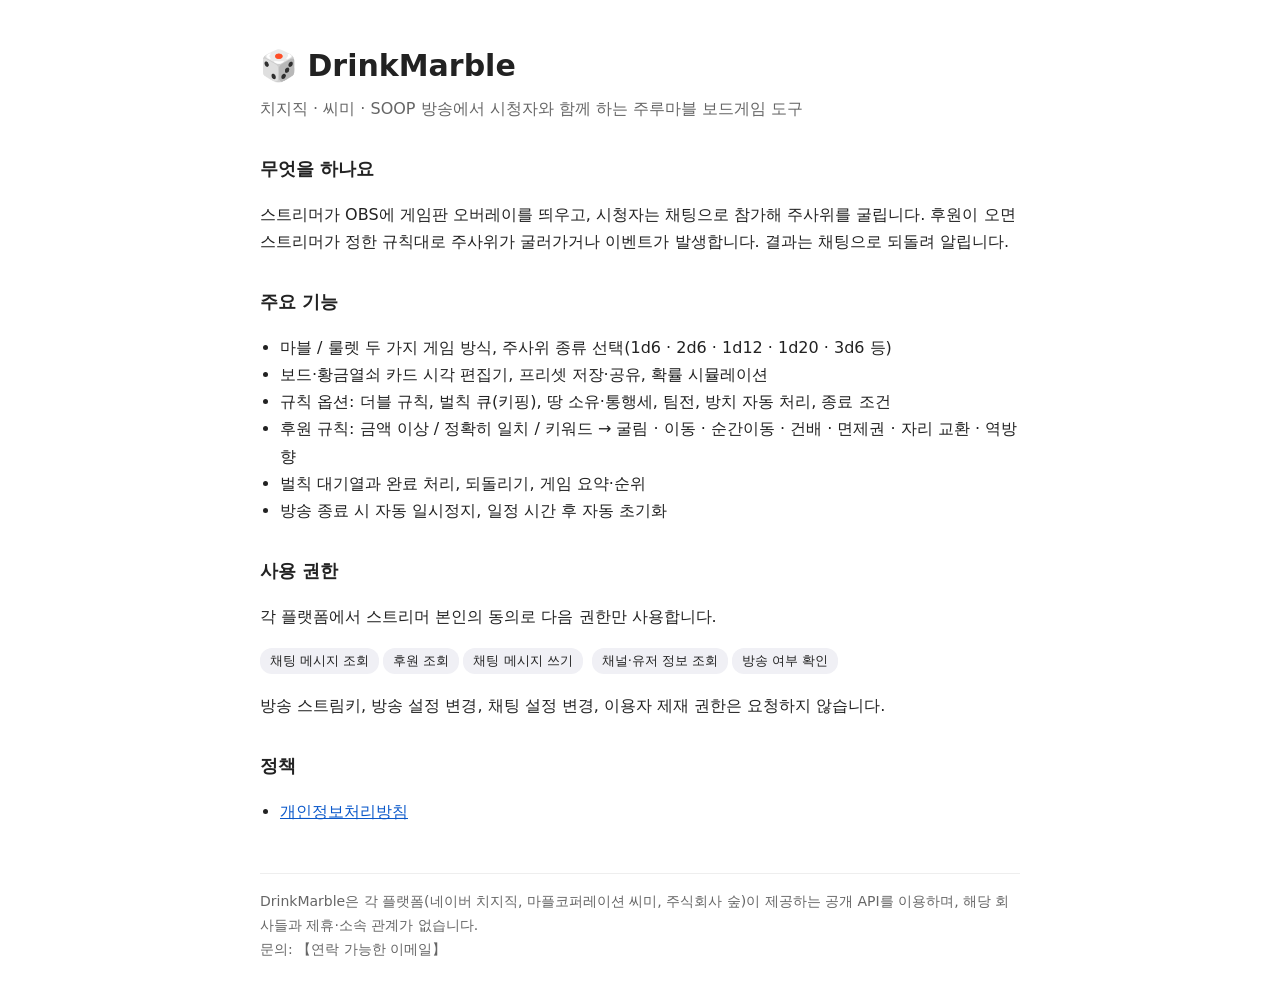
==== index.html @ 6eb2f480 "DrinkMarble site: intro, privacy policy, screenshots Co-Authored-By: Claude Fable 5.1 <noreply@anthr" ====
<!doctype html>
<html lang="ko">
<head>
<meta charset="utf-8" />
<meta name="viewport" content="width=device-width, initial-scale=1" />
<title>DrinkMarble · 방송용 주루마블</title>
<style>
  body { max-width: 760px; margin: 40px auto; padding: 0 20px; font-family: "Pretendard","Noto Sans KR",system-ui,sans-serif; line-height: 1.7; color: #222; }
  h1 { font-size: 30px; margin-bottom: 4px; } .sub { color: #666; margin-top: 0; }
  h2 { font-size: 18px; margin-top: 32px; }
  ul { padding-left: 20px; }
  .tag { display: inline-block; background: #f0f0f5; border-radius: 12px; padding: 2px 10px; font-size: 13px; margin: 2px 4px 2px 0; }
  a { color: #0a58ca; }
  footer { margin-top: 48px; color: #666; font-size: 14px; border-top: 1px solid #eee; padding-top: 16px; }
</style>
</head>
<body>
<h1>🎲 DrinkMarble</h1>
<p class="sub">치지직 · 씨미 · SOOP 방송에서 시청자와 함께 하는 주루마블 보드게임 도구</p>

<h2>무엇을 하나요</h2>
<p>스트리머가 OBS에 게임판 오버레이를 띄우고, 시청자는 채팅으로 참가해 주사위를 굴립니다. 후원이 오면 스트리머가 정한 규칙대로 주사위가 굴러가거나 이벤트가 발생합니다. 결과는 채팅으로 되돌려 알립니다.</p>

<h2>주요 기능</h2>
<ul>
  <li>마블 / 룰렛 두 가지 게임 방식, 주사위 종류 선택(1d6 · 2d6 · 1d12 · 1d20 · 3d6 등)</li>
  <li>보드·황금열쇠 카드 시각 편집기, 프리셋 저장·공유, 확률 시뮬레이션</li>
  <li>규칙 옵션: 더블 규칙, 벌칙 큐(키핑), 땅 소유·통행세, 팀전, 방치 자동 처리, 종료 조건</li>
  <li>후원 규칙: 금액 이상 / 정확히 일치 / 키워드 → 굴림 · 이동 · 순간이동 · 건배 · 면제권 · 자리 교환 · 역방향</li>
  <li>벌칙 대기열과 완료 처리, 되돌리기, 게임 요약·순위</li>
  <li>방송 종료 시 자동 일시정지, 일정 시간 후 자동 초기화</li>
</ul>

<h2>사용 권한</h2>
<p>각 플랫폼에서 스트리머 본인의 동의로 다음 권한만 사용합니다.</p>
<p>
  <span class="tag">채팅 메시지 조회</span><span class="tag">후원 조회</span><span class="tag">채팅 메시지 쓰기</span>
  <span class="tag">채널·유저 정보 조회</span><span class="tag">방송 여부 확인</span>
</p>
<p>방송 스트림키, 방송 설정 변경, 채팅 설정 변경, 이용자 제재 권한은 요청하지 않습니다.</p>

<h2>정책</h2>
<ul>
  <li><a href="privacy.html">개인정보처리방침</a></li>
</ul>

<footer>
  DrinkMarble은 각 플랫폼(네이버 치지직, 마플코퍼레이션 씨미, 주식회사 숲)이 제공하는 공개 API를 이용하며, 해당 회사들과 제휴·소속 관계가 없습니다.<br />
  문의: 【연락 가능한 이메일】
</footer>
</body>
</html>
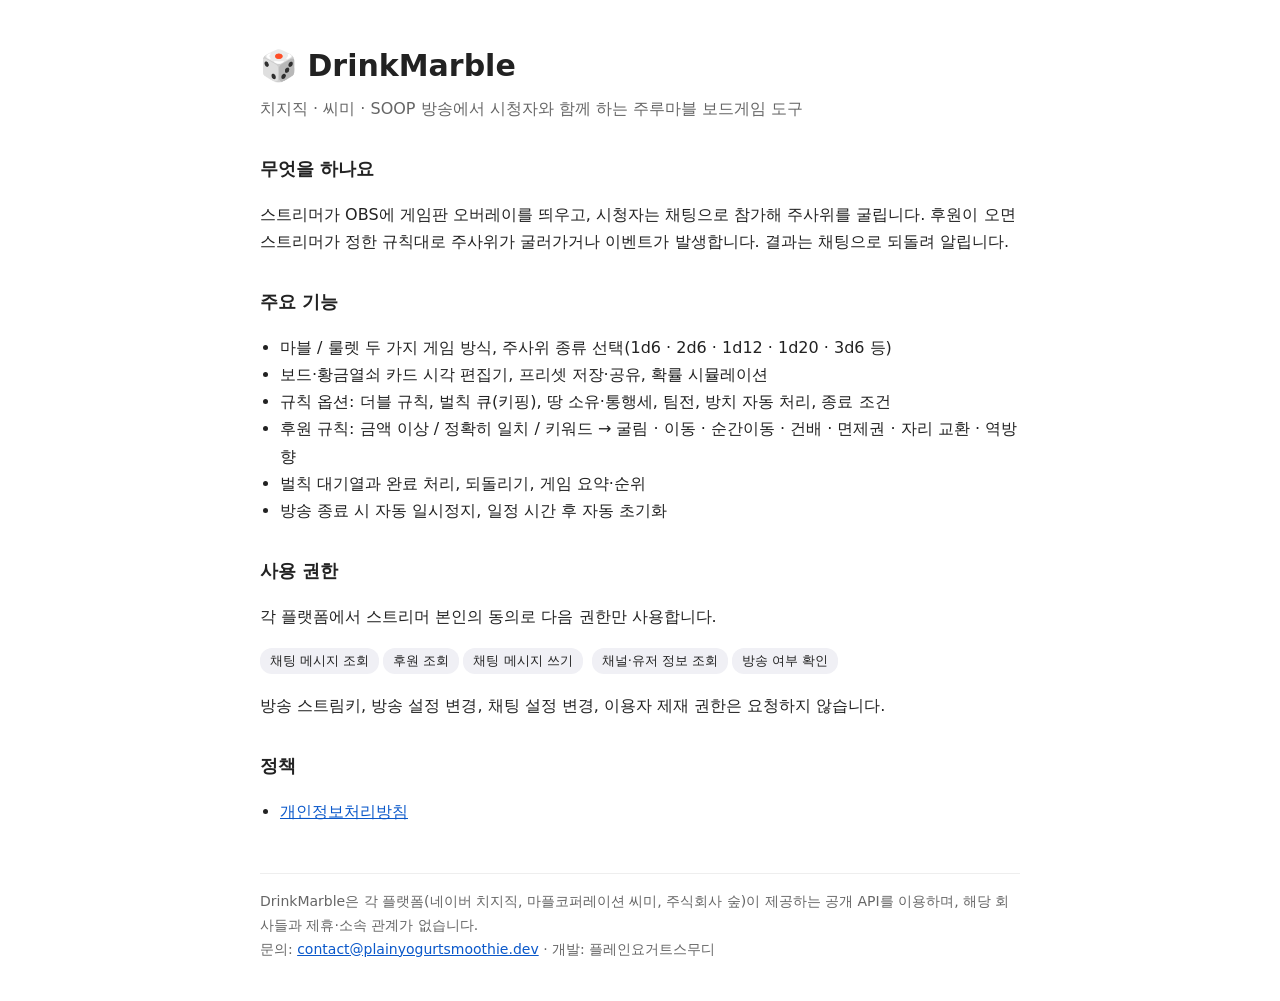
==== commit bcb6d361: "Privacy policy: operator and contact email, regenerated PDF/PNG Co-Authored-By: Claude Fable 5.1 <no" ====
--- a/index.html
+++ b/index.html
@@ -46,7 +46,7 @@
 
 <footer>
   DrinkMarble은 각 플랫폼(네이버 치지직, 마플코퍼레이션 씨미, 주식회사 숲)이 제공하는 공개 API를 이용하며, 해당 회사들과 제휴·소속 관계가 없습니다.<br />
-  문의: 【연락 가능한 이메일】
+  문의: <a href="mailto:contact@plainyogurtsmoothie.dev">contact@plainyogurtsmoothie.dev</a> · 개발: 플레인요거트스무디
 </footer>
 </body>
 </html>
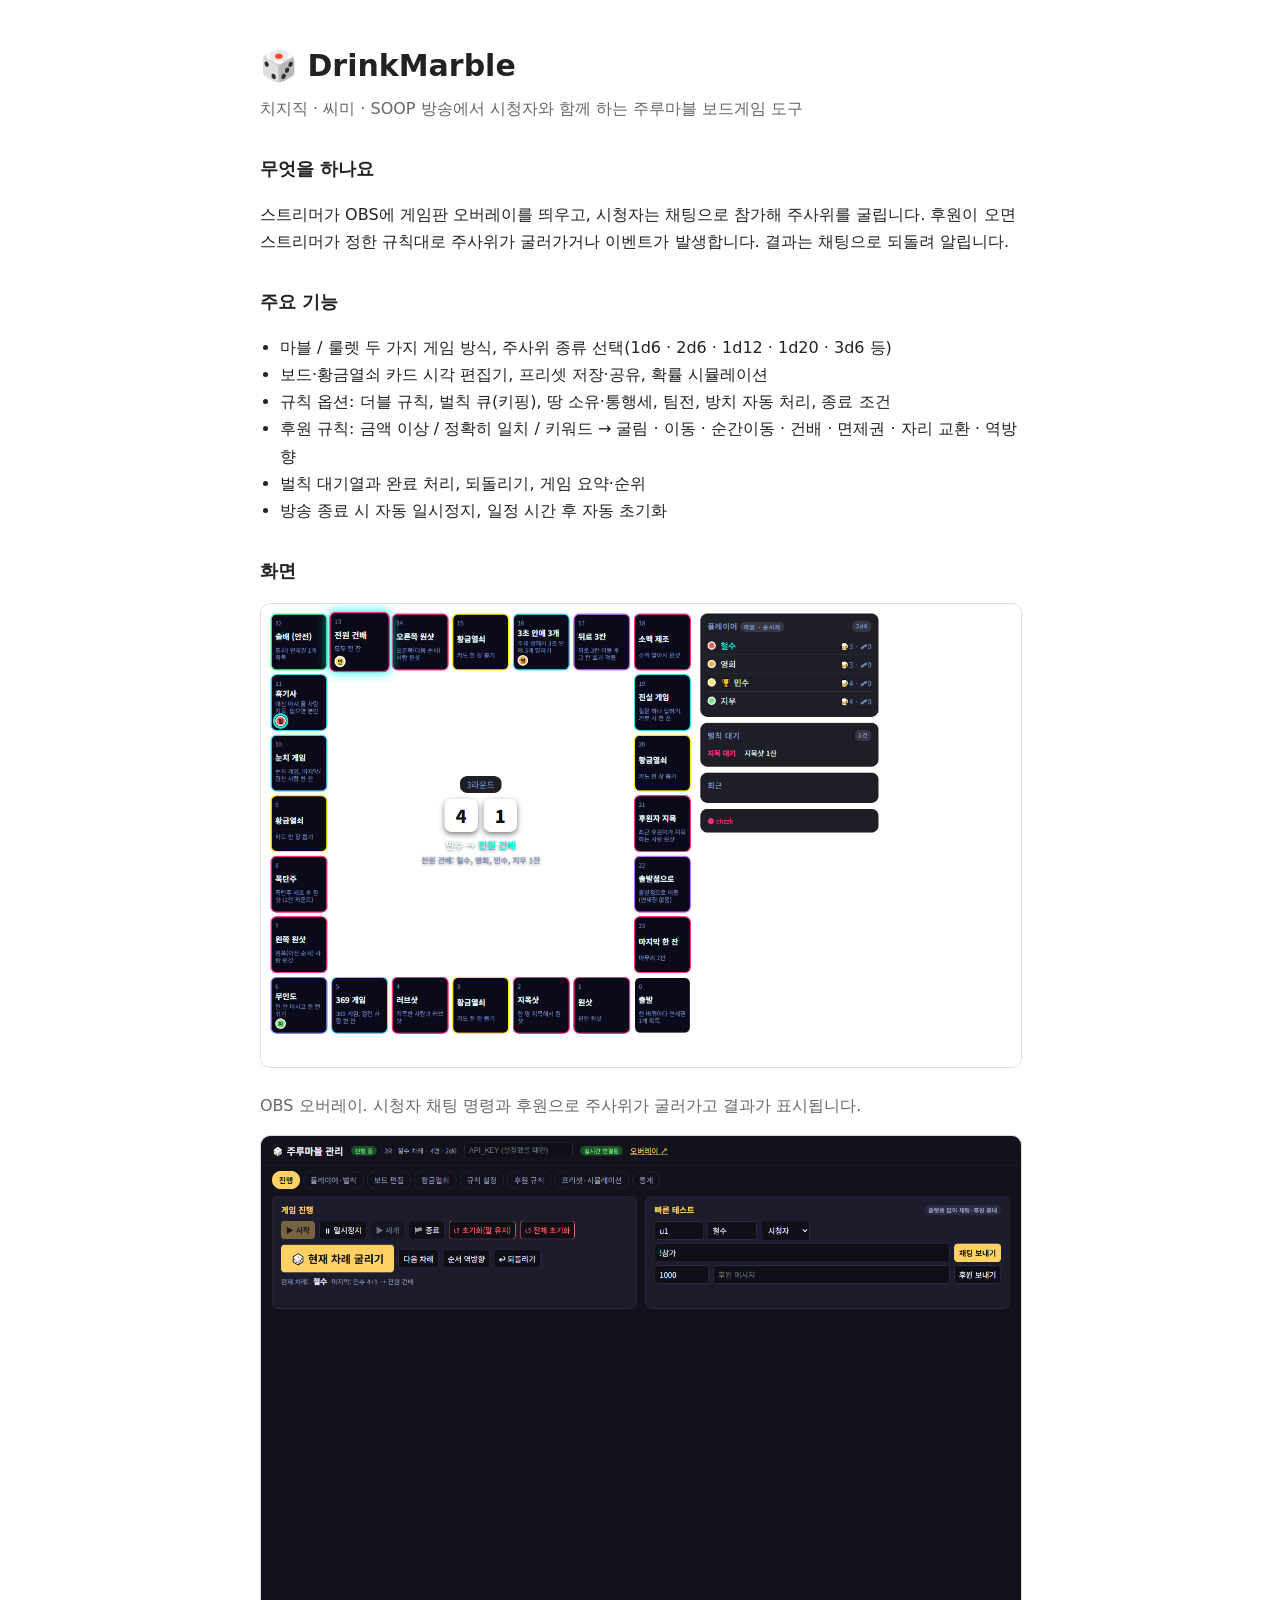
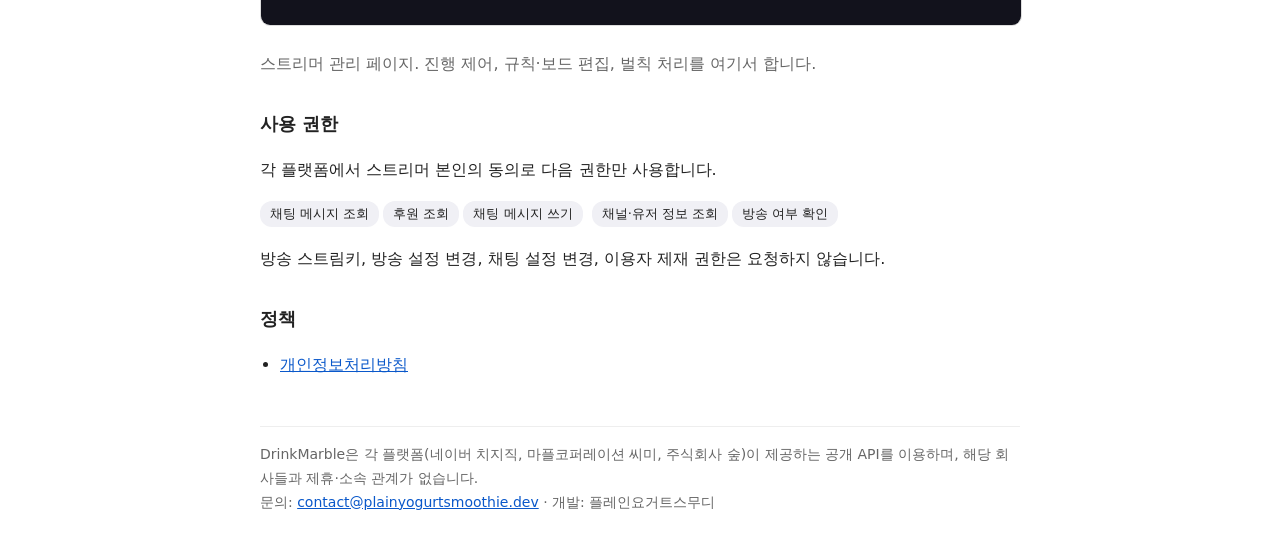
==== commit ff0da1c5: "Intro page: add overlay and admin screenshots Co-Authored-By: Claude Fable 5.1 <noreply@anthropic.co" ====
--- a/index.html
+++ b/index.html
@@ -31,6 +31,12 @@
   <li>방송 종료 시 자동 일시정지, 일정 시간 후 자동 초기화</li>
 </ul>
 
+<h2>화면</h2>
+<p><img src="assets/screenshot-overlay.png" alt="OBS 오버레이: 게임판, 말, 주사위 결과, 플레이어·벌칙 패널" style="width:100%;border-radius:10px;border:1px solid #ddd" /></p>
+<p class="sub">OBS 오버레이. 시청자 채팅 명령과 후원으로 주사위가 굴러가고 결과가 표시됩니다.</p>
+<p><img src="assets/screenshot-admin.png" alt="관리 페이지: 게임 진행 제어와 채팅·후원 테스트" style="width:100%;border-radius:10px;border:1px solid #ddd" /></p>
+<p class="sub">스트리머 관리 페이지. 진행 제어, 규칙·보드 편집, 벌칙 처리를 여기서 합니다.</p>
+
 <h2>사용 권한</h2>
 <p>각 플랫폼에서 스트리머 본인의 동의로 다음 권한만 사용합니다.</p>
 <p>
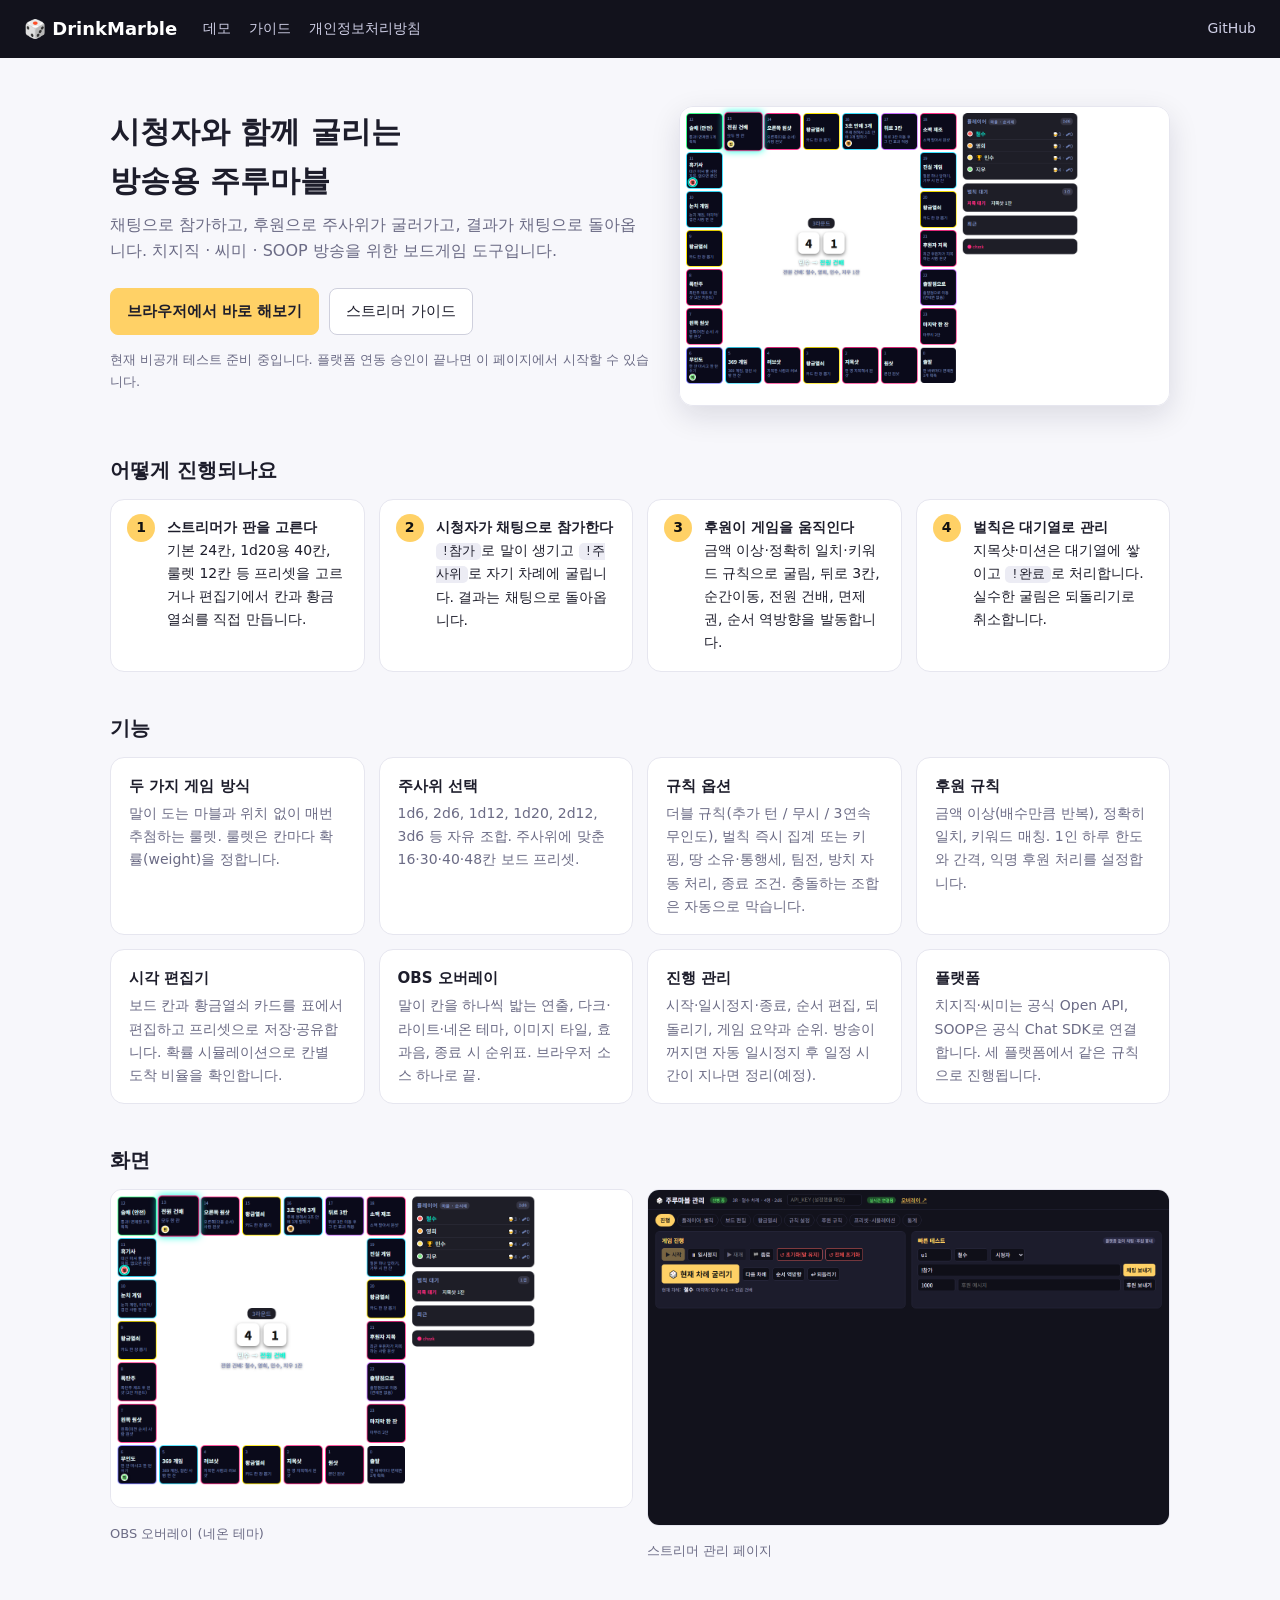
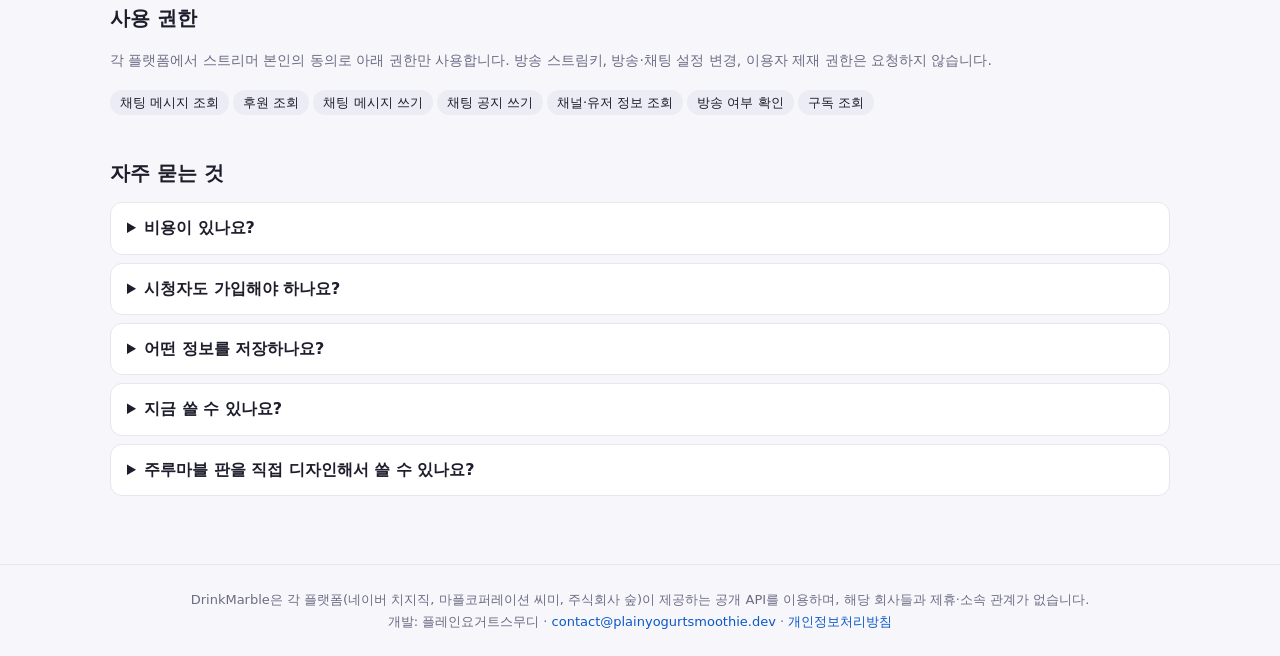
==== commit de24de2c: "Site v2: landing, streamer guide, in-browser demo running the real engine - index.html: hero, how-it" ====
--- a/index.html
+++ b/index.html
@@ -4,55 +4,71 @@
 <meta charset="utf-8" />
 <meta name="viewport" content="width=device-width, initial-scale=1" />
 <title>DrinkMarble · 방송용 주루마블</title>
-<style>
-  body { max-width: 760px; margin: 40px auto; padding: 0 20px; font-family: "Pretendard","Noto Sans KR",system-ui,sans-serif; line-height: 1.7; color: #222; }
-  h1 { font-size: 30px; margin-bottom: 4px; } .sub { color: #666; margin-top: 0; }
-  h2 { font-size: 18px; margin-top: 32px; }
-  ul { padding-left: 20px; }
-  .tag { display: inline-block; background: #f0f0f5; border-radius: 12px; padding: 2px 10px; font-size: 13px; margin: 2px 4px 2px 0; }
-  a { color: #0a58ca; }
-  footer { margin-top: 48px; color: #666; font-size: 14px; border-top: 1px solid #eee; padding-top: 16px; }
-</style>
+<meta name="description" content="치지직·씨미·SOOP 방송에서 시청자 채팅과 후원으로 진행하는 주루마블 보드게임 도구. OBS 오버레이, 규칙 옵션, 후원 규칙, 벌칙 관리." />
+<link rel="stylesheet" href="site.css" />
 </head>
 <body>
-<h1>🎲 DrinkMarble</h1>
-<p class="sub">치지직 · 씨미 · SOOP 방송에서 시청자와 함께 하는 주루마블 보드게임 도구</p>
+<nav class="top">
+  <a class="brand" href="index.html">🎲 DrinkMarble</a>
+  <a href="demo.html">데모</a><a href="guide.html">가이드</a><a href="privacy.html">개인정보처리방침</a>
+  <a class="ext" href="https://github.com/PlainYogurtSmoothie/drinkmarble-site" target="_blank" rel="noopener">GitHub</a>
+</nav>
 
-<h2>무엇을 하나요</h2>
-<p>스트리머가 OBS에 게임판 오버레이를 띄우고, 시청자는 채팅으로 참가해 주사위를 굴립니다. 후원이 오면 스트리머가 정한 규칙대로 주사위가 굴러가거나 이벤트가 발생합니다. 결과는 채팅으로 되돌려 알립니다.</p>
+<main class="wrap">
+  <section class="hero">
+    <div>
+      <h1>시청자와 함께 굴리는<br />방송용 주루마블</h1>
+      <p class="lead">채팅으로 참가하고, 후원으로 주사위가 굴러가고, 결과가 채팅으로 돌아옵니다. 치지직 · 씨미 · SOOP 방송을 위한 보드게임 도구입니다.</p>
+      <div class="cta">
+        <a class="btn primary" href="demo.html">브라우저에서 바로 해보기</a>
+        <a class="btn" href="guide.html">스트리머 가이드</a>
+      </div>
+      <p class="muted" style="font-size:13px;margin-top:14px">현재 비공개 테스트 준비 중입니다. 플랫폼 연동 승인이 끝나면 이 페이지에서 시작할 수 있습니다.</p>
+    </div>
+    <img src="assets/screenshot-overlay.png" alt="OBS 오버레이 화면: 게임판, 말, 주사위 결과, 플레이어와 벌칙 패널" />
+  </section>
 
-<h2>주요 기능</h2>
-<ul>
-  <li>마블 / 룰렛 두 가지 게임 방식, 주사위 종류 선택(1d6 · 2d6 · 1d12 · 1d20 · 3d6 등)</li>
-  <li>보드·황금열쇠 카드 시각 편집기, 프리셋 저장·공유, 확률 시뮬레이션</li>
-  <li>규칙 옵션: 더블 규칙, 벌칙 큐(키핑), 땅 소유·통행세, 팀전, 방치 자동 처리, 종료 조건</li>
-  <li>후원 규칙: 금액 이상 / 정확히 일치 / 키워드 → 굴림 · 이동 · 순간이동 · 건배 · 면제권 · 자리 교환 · 역방향</li>
-  <li>벌칙 대기열과 완료 처리, 되돌리기, 게임 요약·순위</li>
-  <li>방송 종료 시 자동 일시정지, 일정 시간 후 자동 초기화</li>
-</ul>
+  <h2>어떻게 진행되나요</h2>
+  <div class="steps">
+    <div class="step"><b>스트리머가 판을 고른다</b><br />기본 24칸, 1d20용 40칸, 룰렛 12칸 등 프리셋을 고르거나 편집기에서 칸과 황금열쇠를 직접 만듭니다.</div>
+    <div class="step"><b>시청자가 채팅으로 참가한다</b><br /><code>!참가</code>로 말이 생기고 <code>!주사위</code>로 자기 차례에 굴립니다. 결과는 채팅으로 돌아옵니다.</div>
+    <div class="step"><b>후원이 게임을 움직인다</b><br />금액 이상·정확히 일치·키워드 규칙으로 굴림, 뒤로 3칸, 순간이동, 전원 건배, 면제권, 순서 역방향을 발동합니다.</div>
+    <div class="step"><b>벌칙은 대기열로 관리</b><br />지목샷·미션은 대기열에 쌓이고 <code>!완료</code>로 처리합니다. 실수한 굴림은 되돌리기로 취소합니다.</div>
+  </div>
 
-<h2>화면</h2>
-<p><img src="assets/screenshot-overlay.png" alt="OBS 오버레이: 게임판, 말, 주사위 결과, 플레이어·벌칙 패널" style="width:100%;border-radius:10px;border:1px solid #ddd" /></p>
-<p class="sub">OBS 오버레이. 시청자 채팅 명령과 후원으로 주사위가 굴러가고 결과가 표시됩니다.</p>
-<p><img src="assets/screenshot-admin.png" alt="관리 페이지: 게임 진행 제어와 채팅·후원 테스트" style="width:100%;border-radius:10px;border:1px solid #ddd" /></p>
-<p class="sub">스트리머 관리 페이지. 진행 제어, 규칙·보드 편집, 벌칙 처리를 여기서 합니다.</p>
+  <h2>기능</h2>
+  <div class="grid">
+    <div class="feature"><b>두 가지 게임 방식</b><p>말이 도는 마블과 위치 없이 매번 추첨하는 룰렛. 룰렛은 칸마다 확률(weight)을 정합니다.</p></div>
+    <div class="feature"><b>주사위 선택</b><p>1d6, 2d6, 1d12, 1d20, 2d12, 3d6 등 자유 조합. 주사위에 맞춘 16·30·40·48칸 보드 프리셋.</p></div>
+    <div class="feature"><b>규칙 옵션</b><p>더블 규칙(추가 턴 / 무시 / 3연속 무인도), 벌칙 즉시 집계 또는 키핑, 땅 소유·통행세, 팀전, 방치 자동 처리, 종료 조건. 충돌하는 조합은 자동으로 막습니다.</p></div>
+    <div class="feature"><b>후원 규칙</b><p>금액 이상(배수만큼 반복), 정확히 일치, 키워드 매칭. 1인 하루 한도와 간격, 익명 후원 처리를 설정합니다.</p></div>
+    <div class="feature"><b>시각 편집기</b><p>보드 칸과 황금열쇠 카드를 표에서 편집하고 프리셋으로 저장·공유합니다. 확률 시뮬레이션으로 칸별 도착 비율을 확인합니다.</p></div>
+    <div class="feature"><b>OBS 오버레이</b><p>말이 칸을 하나씩 밟는 연출, 다크·라이트·네온 테마, 이미지 타일, 효과음, 종료 시 순위표. 브라우저 소스 하나로 끝.</p></div>
+    <div class="feature"><b>진행 관리</b><p>시작·일시정지·종료, 순서 편집, 되돌리기, 게임 요약과 순위. 방송이 꺼지면 자동 일시정지 후 일정 시간이 지나면 정리(예정).</p></div>
+    <div class="feature"><b>플랫폼</b><p>치지직·씨미는 공식 Open API, SOOP은 공식 Chat SDK로 연결합니다. 세 플랫폼에서 같은 규칙으로 진행됩니다.</p></div>
+  </div>
 
-<h2>사용 권한</h2>
-<p>각 플랫폼에서 스트리머 본인의 동의로 다음 권한만 사용합니다.</p>
-<p>
-  <span class="tag">채팅 메시지 조회</span><span class="tag">후원 조회</span><span class="tag">채팅 메시지 쓰기</span>
-  <span class="tag">채널·유저 정보 조회</span><span class="tag">방송 여부 확인</span>
-</p>
-<p>방송 스트림키, 방송 설정 변경, 채팅 설정 변경, 이용자 제재 권한은 요청하지 않습니다.</p>
+  <h2>화면</h2>
+  <div class="grid" style="grid-template-columns: repeat(auto-fit, minmax(320px, 1fr))">
+    <div><img src="assets/screenshot-overlay.png" alt="오버레이" style="width:100%;border-radius:12px;border:1px solid var(--line)" /><p class="muted" style="font-size:13px;margin:6px 0 0">OBS 오버레이 (네온 테마)</p></div>
+    <div><img src="assets/screenshot-admin.png" alt="관리 페이지" style="width:100%;border-radius:12px;border:1px solid var(--line)" /><p class="muted" style="font-size:13px;margin:6px 0 0">스트리머 관리 페이지</p></div>
+  </div>
 
-<h2>정책</h2>
-<ul>
-  <li><a href="privacy.html">개인정보처리방침</a></li>
-</ul>
+  <h2>사용 권한</h2>
+  <p class="muted" style="font-size:14px">각 플랫폼에서 스트리머 본인의 동의로 아래 권한만 사용합니다. 방송 스트림키, 방송·채팅 설정 변경, 이용자 제재 권한은 요청하지 않습니다.</p>
+  <p class="tags"><span class="tag">채팅 메시지 조회</span><span class="tag">후원 조회</span><span class="tag">채팅 메시지 쓰기</span><span class="tag">채팅 공지 쓰기</span><span class="tag">채널·유저 정보 조회</span><span class="tag">방송 여부 확인</span><span class="tag">구독 조회</span></p>
 
-<footer>
+  <h2>자주 묻는 것</h2>
+  <details><summary>비용이 있나요?</summary><p>게임 서버와 기본 오버레이는 무료입니다. 각 플랫폼의 개발자 약관이 API 기반 도구의 유료화와 광고를 금지하고 있어, 기능에 요금을 붙이지 않습니다.</p></details>
+  <details><summary>시청자도 가입해야 하나요?</summary><p>아닙니다. 시청자는 평소처럼 채팅만 치면 됩니다. 로그인은 스트리머만 합니다.</p></details>
+  <details><summary>어떤 정보를 저장하나요?</summary><p>게임 진행 중 참가자 닉네임과 명령·후원 이벤트만 사용하며, 채팅 원문은 저장하지 않습니다. 방송 종료 후 보관 시간이 지나면 자동 삭제합니다. 자세한 내용은 <a href="privacy.html">개인정보처리방침</a>에 있습니다.</p></details>
+  <details><summary>지금 쓸 수 있나요?</summary><p>플랫폼 연동 승인과 비공개 테스트를 진행 중입니다. 규칙과 진행 방식은 <a href="demo.html">브라우저 데모</a>에서 먼저 볼 수 있습니다.</p></details>
+  <details><summary>주루마블 판을 직접 디자인해서 쓸 수 있나요?</summary><p>네. 칸 이름·종류·이미지·색을 편집기에서 바꾸고 프리셋으로 저장합니다. 디자인 파일 형식은 공개되어 있어 외부 제작자가 만든 테마도 불러올 수 있습니다.</p></details>
+</main>
+
+<footer class="foot">
   DrinkMarble은 각 플랫폼(네이버 치지직, 마플코퍼레이션 씨미, 주식회사 숲)이 제공하는 공개 API를 이용하며, 해당 회사들과 제휴·소속 관계가 없습니다.<br />
-  문의: <a href="mailto:contact@plainyogurtsmoothie.dev">contact@plainyogurtsmoothie.dev</a> · 개발: 플레인요거트스무디
+  개발: 플레인요거트스무디 · <a href="mailto:contact@plainyogurtsmoothie.dev">contact@plainyogurtsmoothie.dev</a> · <a href="privacy.html">개인정보처리방침</a>
 </footer>
 </body>
 </html>
--- a/site.css
+++ b/site.css
@@ -0,0 +1,30 @@
+:root { --bg: #f7f7fb; --card: #fff; --line: #e6e6ef; --text: #1d1d2b; --muted: #6b6b85; --accent: #ffd166; --accent-dark: #b57a00; --dark: #12121c; }
+* { box-sizing: border-box; }
+body { margin: 0; background: var(--bg); color: var(--text); font-family: "Pretendard", "Noto Sans KR", system-ui, sans-serif; line-height: 1.65; }
+a { color: #0a58ca; text-decoration: none; } a:hover { text-decoration: underline; }
+code { background: #ececf4; padding: 1px 6px; border-radius: 5px; font-size: .92em; }
+nav.top { display: flex; gap: 18px; align-items: center; padding: 14px 24px; background: var(--dark); color: #fff; position: sticky; top: 0; z-index: 5; flex-wrap: wrap; }
+nav.top a { color: #cfcfe6; font-size: 14px; } nav.top a:hover { color: #fff; text-decoration: none; } nav.top a.active { color: var(--accent); font-weight: 700; }
+nav.top .brand { font-weight: 800; font-size: 18px; color: #fff; margin-right: 8px; } nav.top .ext { margin-left: auto; }
+.wrap { max-width: 1100px; margin: 0 auto; padding: 28px 20px 60px; }
+h1 { font-size: 30px; margin: 0 0 6px; } h2 { font-size: 20px; margin: 40px 0 12px; } h3 { font-size: 15px; margin: 0 0 8px; color: var(--muted); font-weight: 600; letter-spacing: .03em; }
+.lead { color: var(--muted); font-size: 16px; margin: 0 0 24px; } .muted { color: var(--muted); }
+.card { background: var(--card); border: 1px solid var(--line); border-radius: 14px; padding: 16px 18px; }
+.btn { background: #fff; border: 1px solid #cfd0dd; color: var(--text); padding: 7px 12px; border-radius: 8px; font: inherit; cursor: pointer; } .btn:hover { border-color: #9a9ab5; }
+.btn.primary { background: var(--accent); border-color: var(--accent); font-weight: 700; } .btn.sm { padding: 2px 8px; font-size: 12px; }
+select, input[type=text], input[type=number], input:not([type]) { background: #fff; border: 1px solid #cfd0dd; color: var(--text); padding: 7px 9px; border-radius: 8px; font: inherit; }
+.hero { display: grid; grid-template-columns: 1.1fr 1fr; gap: 28px; align-items: center; padding: 20px 0 8px; }
+@media (max-width: 860px) { .hero { grid-template-columns: 1fr; } }
+.hero img { width: 100%; border-radius: 14px; border: 1px solid var(--line); box-shadow: 0 10px 30px rgba(20, 20, 50, .12); }
+.hero .cta { display: flex; gap: 10px; flex-wrap: wrap; margin-top: 16px; } .hero .cta .btn { padding: 10px 16px; font-size: 15px; }
+.grid { display: grid; grid-template-columns: repeat(auto-fit, minmax(240px, 1fr)); gap: 14px; }
+.feature { background: var(--card); border: 1px solid var(--line); border-radius: 14px; padding: 16px 18px; } .feature b { display: block; margin-bottom: 4px; font-size: 15px; } .feature p { margin: 0; color: var(--muted); font-size: 14px; }
+.steps { counter-reset: s; display: grid; grid-template-columns: repeat(auto-fit, minmax(220px, 1fr)); gap: 14px; }
+.step { background: var(--card); border: 1px solid var(--line); border-radius: 14px; padding: 16px 18px 16px 56px; position: relative; font-size: 14px; }
+.step::before { counter-increment: s; content: counter(s); position: absolute; left: 16px; top: 14px; width: 28px; height: 28px; border-radius: 50%; background: var(--accent); color: #111; font-weight: 800; display: grid; place-items: center; }
+.tags .tag { display: inline-block; background: #ececf4; border-radius: 12px; padding: 2px 10px; font-size: 13px; margin: 2px 4px 2px 0; }
+table.t { border-collapse: collapse; width: 100%; font-size: 14px; background: var(--card); border-radius: 12px; overflow: hidden; }
+table.t th, table.t td { border-bottom: 1px solid var(--line); padding: 9px 12px; text-align: left; vertical-align: top; } table.t th { background: #f0f0f7; color: var(--muted); font-weight: 600; }
+details { background: var(--card); border: 1px solid var(--line); border-radius: 12px; padding: 12px 16px; margin: 8px 0; } details summary { cursor: pointer; font-weight: 600; } details p { margin: 8px 0 0; color: var(--muted); font-size: 14px; }
+.foot { text-align: center; color: var(--muted); font-size: 13px; padding: 24px; border-top: 1px solid var(--line); }
+.pill { display: inline-block; background: #ececf4; border-radius: 10px; padding: 1px 8px; font-size: 12px; color: var(--muted); margin-left: 6px; vertical-align: middle; }
